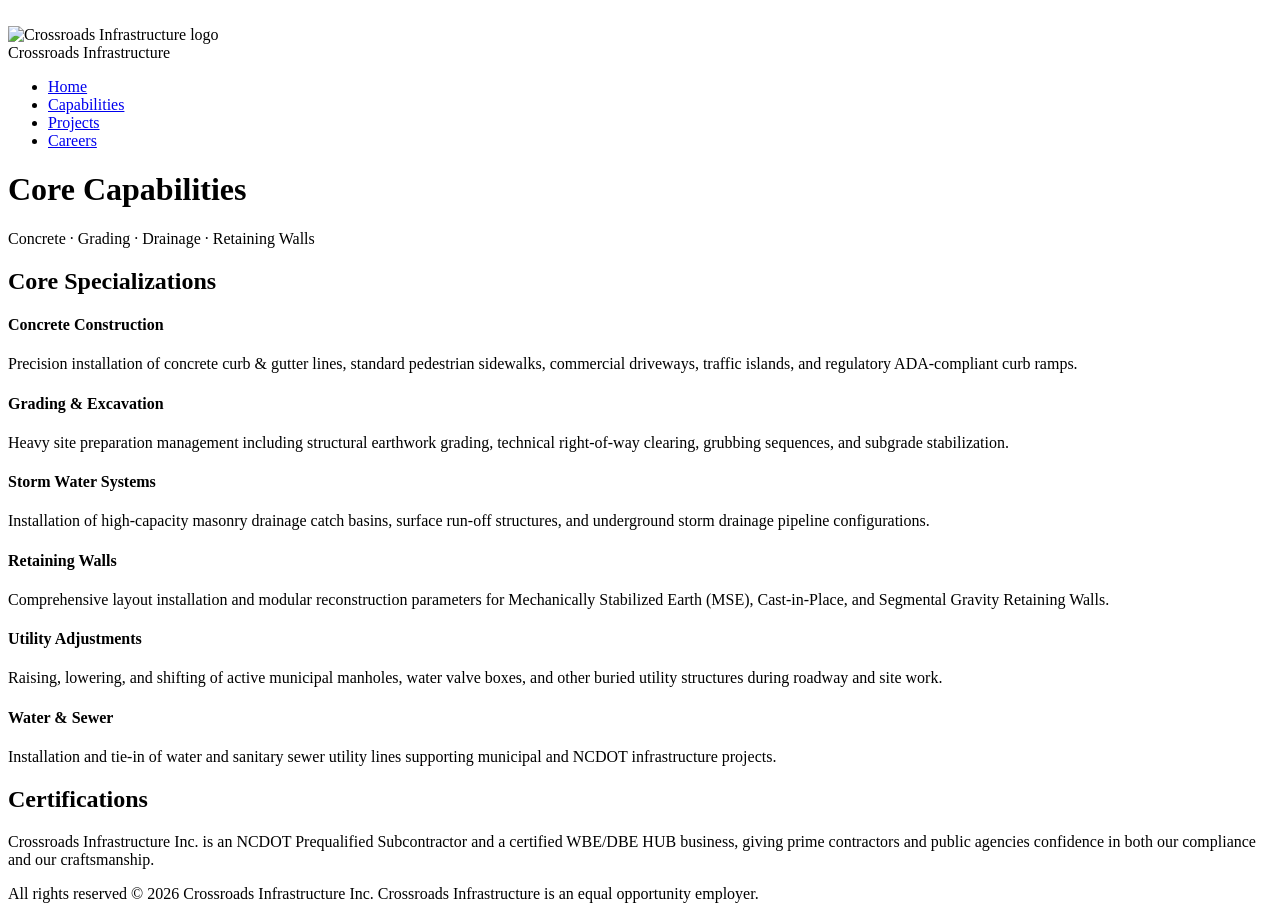
==== capabilities.html @ 692cb921 "Add files via upload" ====
<!DOCTYPE html>
<html lang="en-US">
<head>
    <meta charset="UTF-8">
    <meta name="viewport" content="width=device-width, initial-scale=1.0">
    <title>Capabilities | Crossroads Infrastructure Inc.</title>
    <meta name="description" content="Concrete construction, grading & excavation, storm water systems, and retaining walls — the core specializations of Crossroads Infrastructure Inc.">
    <link rel="stylesheet" href="assets/css/style.css">
</head>
<body>

    <div class="site-bg-logo"><img src="assets/images/logo.png" alt=""></div>

    <header>
        <div class="nav-container">
            <div class="logo-area">
                <img src="assets/images/logo.png" alt="Crossroads Infrastructure logo">
                <div class="logo-text">Crossroads <span>Infrastructure</span></div>
            </div>
            <nav>
                <ul>
                    <li><a href="index.html">Home</a></li>
                    <li><a href="capabilities.html" class="active">Capabilities</a></li>
                    <li><a href="projects.html">Projects</a></li>
                    <li><a href="careers.html">Careers</a></li>
                </ul>
            </nav>
        </div>
    </header>

    <div class="hero">
        <div class="hero-content">
            <h1>Core Capabilities</h1>
            <p>Concrete &middot; Grading &middot; Drainage &middot; Retaining Walls</p>
        </div>
    </div>

    <section id="capabilities">
        <h2 class="section-title">Core Specializations</h2>
        <div class="services-grid">
            <div class="service-card">
                <h4>Concrete Construction</h4>
                <p>Precision installation of concrete curb & gutter lines, standard pedestrian sidewalks, commercial driveways, traffic islands, and regulatory ADA-compliant curb ramps.</p>
            </div>
            <div class="service-card">
                <h4>Grading & Excavation</h4>
                <p>Heavy site preparation management including structural earthwork grading, technical right-of-way clearing, grubbing sequences, and subgrade stabilization.</p>
            </div>
            <div class="service-card">
                <h4>Storm Water Systems</h4>
                <p>Installation of high-capacity masonry drainage catch basins, surface run-off structures, and underground storm drainage pipeline configurations.</p>
            </div>
            <div class="service-card">
                <h4>Retaining Walls</h4>
                <p>Comprehensive layout installation and modular reconstruction parameters for Mechanically Stabilized Earth (MSE), Cast-in-Place, and Segmental Gravity Retaining Walls.</p>
            </div>
            <div class="service-card">
                <h4>Utility Adjustments</h4>
                <p>Raising, lowering, and shifting of active municipal manholes, water valve boxes, and other buried utility structures during roadway and site work.</p>
            </div>
            <div class="service-card">
                <h4>Water & Sewer</h4>
                <p>Installation and tie-in of water and sanitary sewer utility lines supporting municipal and NCDOT infrastructure projects.</p>
            </div>
        </div>
    </section>

    <section id="certifications">
        <h2 class="section-title">Certifications</h2>
        <div class="about-text">
            <p>Crossroads Infrastructure Inc. is an NCDOT Prequalified Subcontractor and a certified WBE/DBE HUB business, giving prime contractors and public agencies confidence in both our compliance and our craftsmanship.</p>
        </div>
    </section>

    <footer>
        <p>
            <span>All rights reserved &copy; 2026 Crossroads Infrastructure Inc.</span>
            <span class="eeo-tag">Crossroads Infrastructure is an equal opportunity employer.</span>
        </p>
    </footer>

</body>
</html>
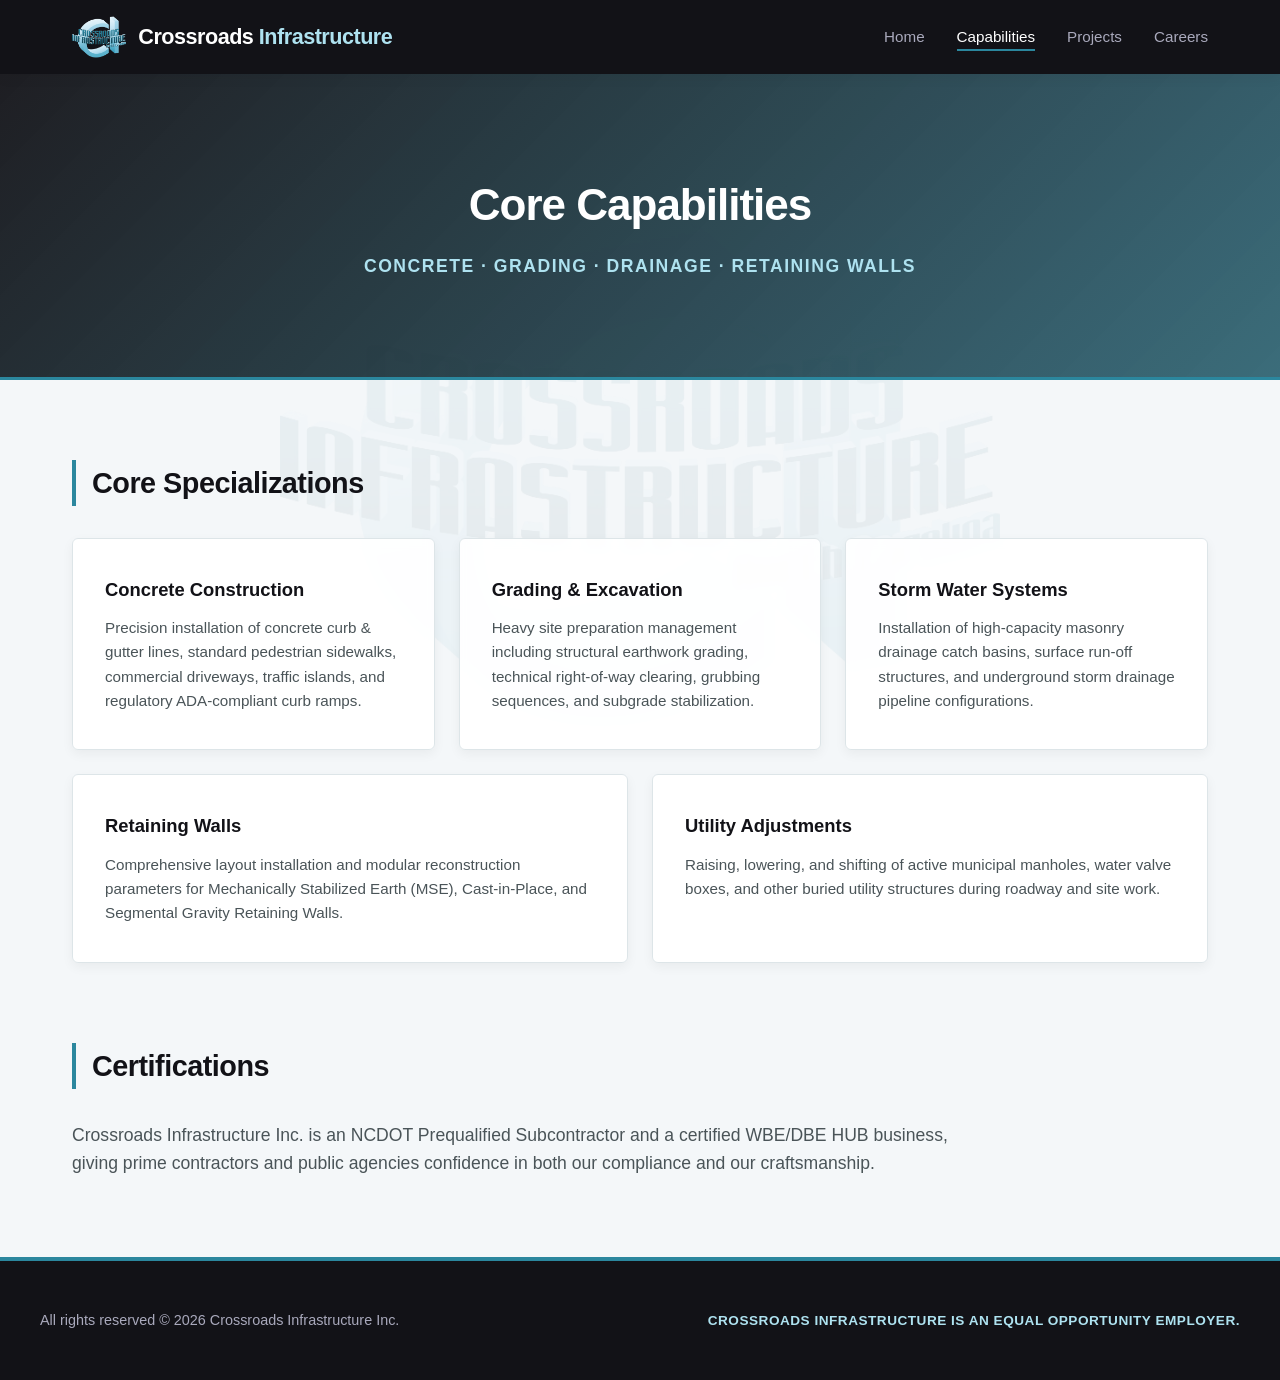
==== commit c71320f0: "Remove Water & Sewer card and resize remaining capability cards Capabilities page now shows five car" ====
--- a/capabilities.html
+++ b/capabilities.html
@@ -58,10 +58,6 @@
                 <h4>Utility Adjustments</h4>
                 <p>Raising, lowering, and shifting of active municipal manholes, water valve boxes, and other buried utility structures during roadway and site work.</p>
             </div>
-            <div class="service-card">
-                <h4>Water & Sewer</h4>
-                <p>Installation and tie-in of water and sanitary sewer utility lines supporting municipal and NCDOT infrastructure projects.</p>
-            </div>
         </div>
     </section>
 
--- a/assets/css/style.css
+++ b/assets/css/style.css
@@ -0,0 +1,174 @@
+/* Crossroads Infrastructure — Shared Stylesheet */
+:root {
+    --primary: #2B879E;
+    --primary-light: #AEE2F0;
+    --primary-dark: #1A5464;
+    --dark: #121217;
+    --light: #F4F7F9;
+    --border: #DDE5E8;
+    --text: #4A5458;
+    --white: #FFFFFF;
+    --radius: 6px;
+    --shadow: 0 4px 12px rgba(18, 18, 23, 0.05);
+    --transition: all 0.2s cubic-bezier(0.4, 0, 0.2, 1);
+}
+
+* { box-sizing: border-box; margin: 0; padding: 0; font-family: 'Segoe UI', Tahoma, Geneva, Verdana, sans-serif; }
+html { scroll-behavior: smooth; }
+body { background-color: var(--light); color: var(--dark); line-height: 1.6; -webkit-font-smoothing: antialiased; position: relative; overflow-x: hidden; }
+a { text-decoration: none; color: inherit; transition: var(--transition); }
+
+/* Fixed Watermarked Brand Background */
+.site-bg-logo {
+    position: fixed;
+    top: 50%;
+    left: 50%;
+    transform: translate(-50%, -50%);
+    width: 60vw;
+    max-width: 720px;
+    opacity: 0.06;
+    user-select: none;
+    pointer-events: none;
+    z-index: 0;
+    filter: grayscale(15%);
+}
+.site-bg-logo img { width: 100%; height: auto; display: block; }
+
+/* Every direct section/header/footer needs to sit above the watermark */
+header, .hero, section, .bottom-layout-grid, footer { position: relative; z-index: 1; }
+
+/* Navigation Header Structure */
+header { background: var(--dark); color: var(--white); position: sticky; top: 0; z-index: 1000; box-shadow: var(--shadow); }
+.nav-container { max-width: 1200px; margin: 0 auto; display: flex; justify-content: space-between; align-items: center; padding: 1rem 2rem; }
+.logo-area { display: flex; align-items: center; gap: 0.75rem; }
+.logo-area img { height: 42px; width: auto; display: block; }
+.logo-text { font-size: 1.35rem; font-weight: 700; letter-spacing: -0.5px; color: var(--white); }
+.logo-text span { color: var(--primary-light); }
+
+nav ul { display: flex; list-style: none; gap: 2rem; font-size: 0.95rem; font-weight: 500; }
+nav a { color: #A9A9BC; padding: 0.25rem 0; border-bottom: 2px solid transparent; }
+nav a:hover, nav a.active { color: var(--white); border-bottom-color: var(--primary); }
+
+/* Hero Showcase Banner */
+.hero { background: linear-gradient(135deg, rgba(18,18,23,0.95) 0%, rgba(26,84,100,0.85) 100%); color: var(--white); padding: 6rem 2rem; text-align: center; border-bottom: 3px solid var(--primary); }
+.hero-content { max-width: 800px; margin: 0 auto; }
+.hero h1 { font-size: 2.75rem; font-weight: 700; margin-bottom: 0.75rem; letter-spacing: -1px; }
+.hero p { font-size: 1.1rem; color: var(--primary-light); font-weight: 600; text-transform: uppercase; letter-spacing: 1.5px; }
+
+/* Section Layout Architecture */
+section { max-width: 1200px; margin: 5rem auto; padding: 0 2rem; scroll-margin-top: 5rem; }
+.section-title { font-size: 1.8rem; font-weight: 700; margin-bottom: 2rem; border-left: 4px solid var(--primary); padding-left: 1rem; color: var(--dark); letter-spacing: -0.5px; }
+
+/* Company Profile Content */
+.about-text p { font-size: 1.1rem; color: var(--text); margin-bottom: 1.25rem; max-width: 900px; }
+.about-text p:last-child { margin-bottom: 0; }
+
+/* Capability Matrix Layout */
+.services-grid { display: grid; grid-template-columns: repeat(6, 1fr); gap: 1.5rem; margin-bottom: 2rem; }
+.services-grid .service-card { grid-column: span 2; }
+.services-grid .service-card:nth-child(n+4) { grid-column: span 3; }
+.service-card { background: rgba(255, 255, 255, 0.92); backdrop-filter: blur(4px); padding: 2.25rem 2rem; display: flex; flex-direction: column; justify-content: flex-start; border-radius: var(--radius); border: 1px solid var(--border); transition: var(--transition); box-shadow: var(--shadow); }
+.service-card:hover { transform: translateY(-4px); border-color: var(--primary); background: var(--white); }
+.service-card h4 { font-size: 1.15rem; margin-bottom: 0.75rem; color: var(--dark); font-weight: 700; }
+.service-card p { color: var(--text); font-size: 0.95rem; }
+
+/* Project Media Gallery Layout */
+.projects-grid { display: grid; grid-template-columns: repeat(auto-fit, minmax(340px, 1fr)); gap: 2rem; }
+.project-card { background: rgba(255, 255, 255, 0.92); backdrop-filter: blur(4px); border-radius: var(--radius); border: 1px solid var(--border); overflow: hidden; box-shadow: var(--shadow); transition: var(--transition); }
+.project-card:hover { transform: translateY(-4px); border-color: var(--primary); background: var(--white); }
+.project-img-frame { width: 100%; height: 220px; background-color: #E4ECEF; display: flex; align-items: center; justify-content: center; font-weight: 600; color: var(--primary-dark); text-align: center; padding: 1rem; border-bottom: 1px solid var(--border); background-size: cover; background-position: center; }
+.project-details { padding: 1.5rem; }
+.project-details h3 { font-size: 1.2rem; margin-bottom: 0.5rem; color: var(--dark); font-weight: 700; }
+.project-details p { font-size: 0.95rem; color: var(--text); }
+
+/* Employment Form */
+.application-box { background: rgba(255, 255, 255, 0.92); backdrop-filter: blur(4px); padding: 3.5rem; border-radius: var(--radius); border: 1px solid var(--border); box-shadow: var(--shadow); }
+.form-subtitle { margin-bottom: 2.5rem; color: var(--text); font-size: 1.05rem; max-width: 800px; }
+
+.form-grid { display: grid; grid-template-columns: repeat(6, 1fr); gap: 1.25rem 1.5rem; }
+.form-group { display: flex; flex-direction: column; grid-column: span 6; }
+
+.col-1 { grid-column: span 1; }
+.col-2 { grid-column: span 2; }
+.col-3 { grid-column: span 3; }
+.col-4 { grid-column: span 4; }
+.col-5 { grid-column: span 5; }
+
+.form-group label { font-size: 0.85rem; font-weight: 600; margin-bottom: 0.5rem; color: var(--dark); }
+.form-group input, .form-group select, .form-group textarea { padding: 0.75rem 1rem; border: 1px solid var(--border); border-radius: var(--radius); background-color: var(--light); font-size: 0.95rem; color: var(--dark); transition: var(--transition); }
+.form-group input:focus, .form-group select:focus, .form-group textarea:focus { outline: none; border-color: var(--primary); background-color: var(--white); box-shadow: 0 0 0 3px rgba(43, 135, 158, 0.1); }
+
+.form-divider-label { grid-column: span 6; font-size: 0.9rem; font-weight: 700; text-transform: uppercase; color: var(--primary-dark); letter-spacing: 1px; margin-top: 1.5rem; padding-bottom: 0.25rem; border-bottom: 1px solid var(--border); }
+
+.choice-matrix { display: flex; gap: 1.5rem; margin-top: 0.5rem; }
+.choice-option { display: flex; align-items: center; gap: 0.5rem; cursor: pointer; font-size: 0.95rem; font-weight: 500; }
+.choice-option input { width: 18px; height: 18px; accent-color: var(--primary); cursor: pointer; }
+
+.disclaimer-box { background-color: var(--light); padding: 1.5rem; border-radius: var(--radius); border-left: 4px solid var(--primary); font-size: 0.95rem; color: var(--text); grid-column: span 6; margin-top: 1rem; }
+.disclaimer-box p { margin-bottom: 0.5rem; }
+.disclaimer-box p:last-child { margin-bottom: 0; }
+
+.btn-submit { background-color: var(--dark); color: var(--white); border: none; padding: 1.1rem 2.5rem; font-size: 1rem; font-weight: 600; border-radius: var(--radius); cursor: pointer; transition: var(--transition); width: fit-content; margin-top: 1.5rem; box-shadow: var(--shadow); }
+.btn-submit:hover { background-color: var(--primary); }
+
+/* Bottom Contact Grid */
+.bottom-layout-grid { display: grid; grid-template-columns: 1.1fr 0.9fr; gap: 4rem; max-width: 1200px; margin: 5rem auto; padding: 0 2rem; align-items: start; }
+.contact-card { background: var(--white); padding: 2.5rem; border-radius: var(--radius); border-top: 4px solid var(--primary); box-shadow: var(--shadow); }
+.contact-card h3 { margin-bottom: 1.5rem; font-size: 1.25rem; font-weight: 700; color: var(--dark); }
+.info-list { list-style: none; }
+.info-list li { margin-bottom: 1.5rem; display: flex; flex-direction: column; gap: 0.35rem; }
+.info-list li:last-child { margin-bottom: 0; }
+.info-list label { font-size: 0.75rem; text-transform: uppercase; color: var(--primary-dark); letter-spacing: 0.75px; font-weight: 700; }
+.info-list span, .info-list a { font-size: 1rem; font-weight: 500; color: var(--dark); }
+.info-list a:hover { color: var(--primary); }
+
+/* Page intro blurb under hero, used on secondary pages */
+.page-intro { max-width: 900px; margin: 0 auto; text-align: center; padding: 3rem 2rem 0; color: var(--text); font-size: 1.05rem; position: relative; z-index: 1; }
+
+/* Footer */
+footer { background: var(--dark); color: #A9A9BC; padding: 3rem 2rem; text-align: center; border-top: 4px solid var(--primary); font-size: 0.9rem; }
+footer p { max-width: 1200px; margin: 0 auto; display: flex; justify-content: space-between; align-items: center; flex-wrap: wrap; gap: 1rem; }
+footer .eeo-tag { color: var(--primary-light); font-weight: 600; font-size: 0.85rem; letter-spacing: 0.5px; text-transform: uppercase; }
+
+/* CTA buttons used on homepage */
+.hero-ctas { display: flex; gap: 1rem; justify-content: center; margin-top: 2rem; flex-wrap: wrap; }
+.btn-cta { padding: 0.9rem 1.75rem; border-radius: var(--radius); font-weight: 600; font-size: 0.95rem; transition: var(--transition); border: 2px solid var(--primary-light); }
+.btn-cta.primary { background: var(--primary); color: var(--white); border-color: var(--primary); }
+.btn-cta.primary:hover { background: var(--primary-dark); border-color: var(--primary-dark); }
+.btn-cta.secondary { color: var(--white); }
+.btn-cta.secondary:hover { background: rgba(255,255,255,0.1); }
+
+/* Stats strip on homepage */
+.stats-strip { display: grid; grid-template-columns: repeat(auto-fit, minmax(180px, 1fr)); gap: 2rem; text-align: center; }
+.stat-item .stat-num { font-size: 2.25rem; font-weight: 800; color: var(--primary-dark); letter-spacing: -1px; }
+.stat-item .stat-label { font-size: 0.85rem; text-transform: uppercase; letter-spacing: 0.75px; color: var(--text); font-weight: 600; margin-top: 0.35rem; }
+
+/* Homepage teaser cards linking out to the other pages */
+.teaser-grid { display: grid; grid-template-columns: repeat(auto-fit, minmax(260px, 1fr)); gap: 1.5rem; }
+.teaser-card { background: rgba(255,255,255,0.92); backdrop-filter: blur(4px); border-radius: var(--radius); border: 1px solid var(--border); box-shadow: var(--shadow); padding: 2rem; transition: var(--transition); display: block; }
+.teaser-card:hover { transform: translateY(-4px); border-color: var(--primary); background: var(--white); }
+.teaser-card h4 { font-size: 1.15rem; color: var(--dark); margin-bottom: 0.5rem; font-weight: 700; }
+.teaser-card p { color: var(--text); font-size: 0.95rem; margin-bottom: 1rem; }
+.teaser-card .teaser-link { color: var(--primary-dark); font-weight: 700; font-size: 0.9rem; text-transform: uppercase; letter-spacing: 0.5px; }
+
+/* Responsive Layout Breakpoints */
+@media (max-width: 968px) {
+    .services-grid .service-card,
+    .services-grid .service-card:nth-child(n+4) { grid-column: span 3; }
+    .services-grid .service-card:last-child { grid-column: span 6; }
+    .bottom-layout-grid { grid-template-columns: 1fr; gap: 3rem; }
+    .col-1, .col-2, .col-3, .col-4, .col-5 { grid-column: span 6; }
+    .site-bg-logo { width: 85vw; }
+}
+@media (max-width: 600px) {
+    .services-grid .service-card,
+    .services-grid .service-card:nth-child(n+4),
+    .services-grid .service-card:last-child { grid-column: span 6; }
+}
+@media (max-width: 768px) {
+    .nav-container { flex-direction: column; gap: 1.25rem; }
+    nav ul { gap: 1.25rem; flex-wrap: wrap; justify-content: center; }
+    .hero h1 { font-size: 2.1rem; }
+    .application-box { padding: 1.75rem; }
+    footer p { flex-direction: column; text-align: center; }
+}
